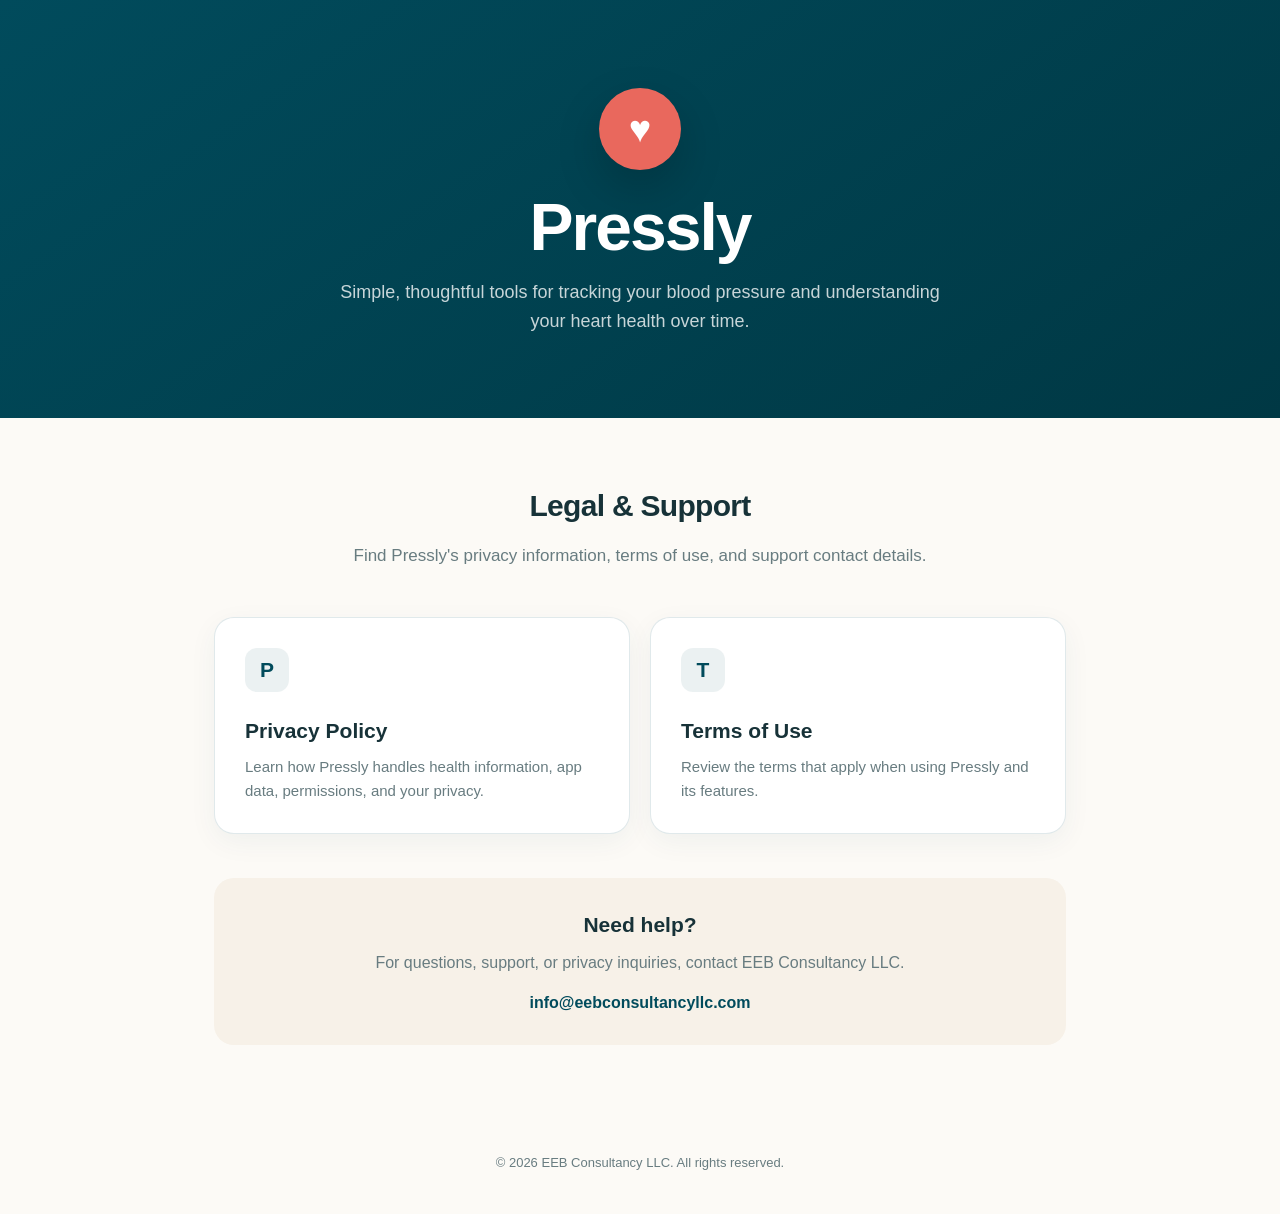
==== index.html @ 592c421b "Create index.html" ====
<!DOCTYPE html>
<html lang="en">
<head>
  <meta charset="UTF-8">
  <meta name="viewport" content="width=device-width, initial-scale=1.0">

  <title>Pressly — Legal & Support</title>

  <meta
    name="description"
    content="Official legal and support information for Pressly Blood Pressure Tracker."
  >

  <meta name="theme-color" content="#014B5C">

  <style>
    :root {
      --petrol: #014B5C;
      --petrol-dark: #003844;
      --coral: #E9685D;
      --cream: #F7F1E8;
      --paper: #FCFAF6;
      --ink: #173238;
      --muted: #687C80;
      --border: rgba(1, 75, 92, 0.12);
      --white: #FFFFFF;
    }

    * {
      box-sizing: border-box;
      margin: 0;
      padding: 0;
    }

    body {
      font-family:
        -apple-system,
        BlinkMacSystemFont,
        "Segoe UI",
        Roboto,
        Helvetica,
        Arial,
        sans-serif;

      background: var(--paper);
      color: var(--ink);
      line-height: 1.6;
      -webkit-font-smoothing: antialiased;
    }

    .hero {
      background:
        linear-gradient(
          145deg,
          var(--petrol) 0%,
          var(--petrol-dark) 100%
        );

      color: var(--white);
      text-align: center;
      padding: 88px 24px 82px;
    }

    .heart {
      width: 82px;
      height: 82px;
      margin: 0 auto 24px;

      display: flex;
      align-items: center;
      justify-content: center;

      background: var(--coral);
      border-radius: 50%;

      font-size: 38px;

      box-shadow:
        0 18px 45px rgba(0, 0, 0, 0.18);
    }

    .hero h1 {
      font-size: clamp(42px, 8vw, 66px);
      line-height: 1;
      letter-spacing: -2px;
      font-weight: 750;
      margin-bottom: 18px;
    }

    .hero p {
      max-width: 620px;
      margin: 0 auto;

      color: rgba(255, 255, 255, 0.78);
      font-size: 18px;
    }

    main {
      max-width: 900px;
      margin: 0 auto;
      padding: 64px 24px 80px;
    }

    .intro {
      text-align: center;
      max-width: 680px;
      margin: 0 auto 48px;
    }

    .intro h2 {
      font-size: 30px;
      letter-spacing: -0.7px;
      margin-bottom: 12px;
    }

    .intro p {
      color: var(--muted);
      font-size: 17px;
    }

    .cards {
      display: grid;
      grid-template-columns: repeat(2, 1fr);
      gap: 20px;
    }

    .card {
      display: block;

      padding: 30px;

      background: var(--white);
      border: 1px solid var(--border);
      border-radius: 20px;

      color: inherit;
      text-decoration: none;

      box-shadow:
        0 8px 28px rgba(1, 75, 92, 0.055);

      transition:
        transform 0.18s ease,
        box-shadow 0.18s ease;
    }

    .card:hover {
      transform: translateY(-3px);

      box-shadow:
        0 14px 36px rgba(1, 75, 92, 0.09);
    }

    .card-icon {
      width: 44px;
      height: 44px;

      display: flex;
      align-items: center;
      justify-content: center;

      margin-bottom: 22px;

      border-radius: 12px;

      background: rgba(1, 75, 92, 0.08);
      color: var(--petrol);

      font-size: 21px;
      font-weight: 700;
    }

    .card h3 {
      font-size: 21px;
      margin-bottom: 8px;
    }

    .card p {
      color: var(--muted);
      font-size: 15px;
    }

    .support {
      margin-top: 44px;
      padding: 30px;

      text-align: center;

      background: var(--cream);
      border-radius: 20px;
    }

    .support h3 {
      margin-bottom: 8px;
      font-size: 21px;
    }

    .support p {
      color: var(--muted);
      margin-bottom: 14px;
    }

    .support a {
      color: var(--petrol);
      font-weight: 650;
      text-decoration: none;
    }

    footer {
      padding: 28px 24px 40px;
      text-align: center;

      color: var(--muted);
      font-size: 13px;
    }

    @media (max-width: 650px) {
      .hero {
        padding: 68px 20px 64px;
      }

      .cards {
        grid-template-columns: 1fr;
      }

      main {
        padding-top: 48px;
      }
    }
  </style>
</head>

<body>

  <header class="hero">
    <div class="heart" aria-hidden="true">♥</div>

    <h1>Pressly</h1>

    <p>
      Simple, thoughtful tools for tracking your blood pressure
      and understanding your heart health over time.
    </p>
  </header>

  <main>

    <section class="intro">
      <h2>Legal & Support</h2>

      <p>
        Find Pressly's privacy information, terms of use,
        and support contact details.
      </p>
    </section>

    <section class="cards">

      <a class="card" href="privacy.html">
        <div class="card-icon" aria-hidden="true">P</div>

        <h3>Privacy Policy</h3>

        <p>
          Learn how Pressly handles health information,
          app data, permissions, and your privacy.
        </p>
      </a>

      <a class="card" href="terms.html">
        <div class="card-icon" aria-hidden="true">T</div>

        <h3>Terms of Use</h3>

        <p>
          Review the terms that apply when using
          Pressly and its features.
        </p>
      </a>

    </section>

    <section class="support">
      <h3>Need help?</h3>

      <p>
        For questions, support, or privacy inquiries,
        contact EEB Consultancy LLC.
      </p>

      <a href="mailto:info@eebconsultancyllc.com">
        info@eebconsultancyllc.com
      </a>
    </section>

  </main>

  <footer>
    © 2026 EEB Consultancy LLC. All rights reserved.
  </footer>

</body>
</html>
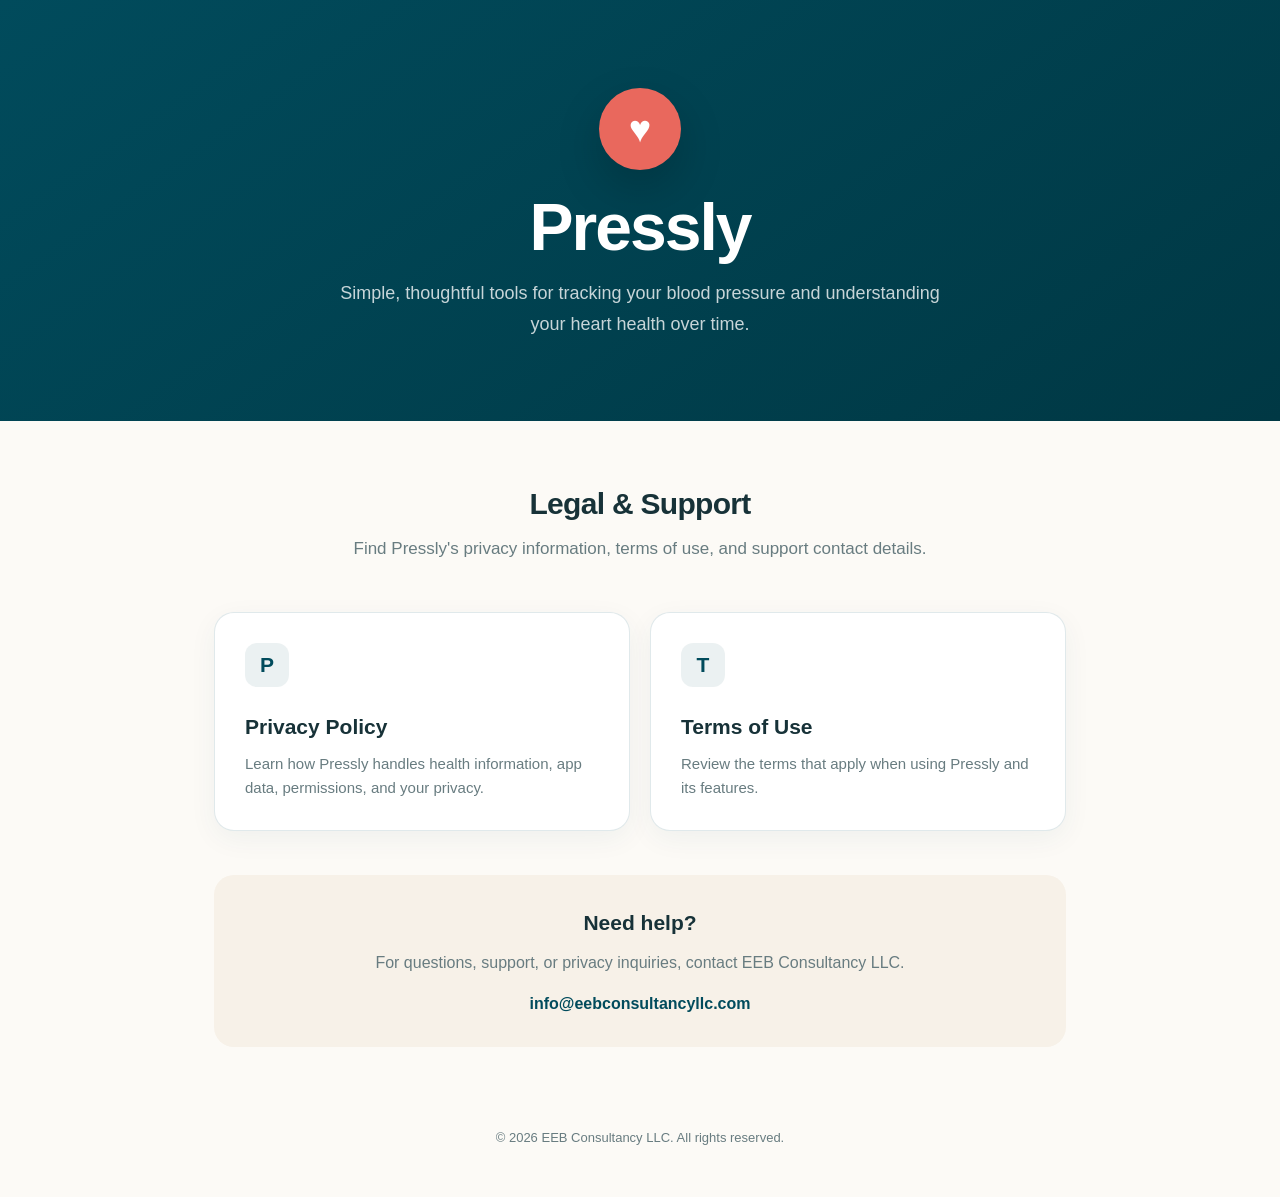
==== commit b2a55e22: "Update index.html" ====
--- a/index.html
+++ b/index.html
@@ -13,221 +13,7 @@
 
   <meta name="theme-color" content="#014B5C">
 
-  <style>
-    :root {
-      --petrol: #014B5C;
-      --petrol-dark: #003844;
-      --coral: #E9685D;
-      --cream: #F7F1E8;
-      --paper: #FCFAF6;
-      --ink: #173238;
-      --muted: #687C80;
-      --border: rgba(1, 75, 92, 0.12);
-      --white: #FFFFFF;
-    }
-
-    * {
-      box-sizing: border-box;
-      margin: 0;
-      padding: 0;
-    }
-
-    body {
-      font-family:
-        -apple-system,
-        BlinkMacSystemFont,
-        "Segoe UI",
-        Roboto,
-        Helvetica,
-        Arial,
-        sans-serif;
-
-      background: var(--paper);
-      color: var(--ink);
-      line-height: 1.6;
-      -webkit-font-smoothing: antialiased;
-    }
-
-    .hero {
-      background:
-        linear-gradient(
-          145deg,
-          var(--petrol) 0%,
-          var(--petrol-dark) 100%
-        );
-
-      color: var(--white);
-      text-align: center;
-      padding: 88px 24px 82px;
-    }
-
-    .heart {
-      width: 82px;
-      height: 82px;
-      margin: 0 auto 24px;
-
-      display: flex;
-      align-items: center;
-      justify-content: center;
-
-      background: var(--coral);
-      border-radius: 50%;
-
-      font-size: 38px;
-
-      box-shadow:
-        0 18px 45px rgba(0, 0, 0, 0.18);
-    }
-
-    .hero h1 {
-      font-size: clamp(42px, 8vw, 66px);
-      line-height: 1;
-      letter-spacing: -2px;
-      font-weight: 750;
-      margin-bottom: 18px;
-    }
-
-    .hero p {
-      max-width: 620px;
-      margin: 0 auto;
-
-      color: rgba(255, 255, 255, 0.78);
-      font-size: 18px;
-    }
-
-    main {
-      max-width: 900px;
-      margin: 0 auto;
-      padding: 64px 24px 80px;
-    }
-
-    .intro {
-      text-align: center;
-      max-width: 680px;
-      margin: 0 auto 48px;
-    }
-
-    .intro h2 {
-      font-size: 30px;
-      letter-spacing: -0.7px;
-      margin-bottom: 12px;
-    }
-
-    .intro p {
-      color: var(--muted);
-      font-size: 17px;
-    }
-
-    .cards {
-      display: grid;
-      grid-template-columns: repeat(2, 1fr);
-      gap: 20px;
-    }
-
-    .card {
-      display: block;
-
-      padding: 30px;
-
-      background: var(--white);
-      border: 1px solid var(--border);
-      border-radius: 20px;
-
-      color: inherit;
-      text-decoration: none;
-
-      box-shadow:
-        0 8px 28px rgba(1, 75, 92, 0.055);
-
-      transition:
-        transform 0.18s ease,
-        box-shadow 0.18s ease;
-    }
-
-    .card:hover {
-      transform: translateY(-3px);
-
-      box-shadow:
-        0 14px 36px rgba(1, 75, 92, 0.09);
-    }
-
-    .card-icon {
-      width: 44px;
-      height: 44px;
-
-      display: flex;
-      align-items: center;
-      justify-content: center;
-
-      margin-bottom: 22px;
-
-      border-radius: 12px;
-
-      background: rgba(1, 75, 92, 0.08);
-      color: var(--petrol);
-
-      font-size: 21px;
-      font-weight: 700;
-    }
-
-    .card h3 {
-      font-size: 21px;
-      margin-bottom: 8px;
-    }
-
-    .card p {
-      color: var(--muted);
-      font-size: 15px;
-    }
-
-    .support {
-      margin-top: 44px;
-      padding: 30px;
-
-      text-align: center;
-
-      background: var(--cream);
-      border-radius: 20px;
-    }
-
-    .support h3 {
-      margin-bottom: 8px;
-      font-size: 21px;
-    }
-
-    .support p {
-      color: var(--muted);
-      margin-bottom: 14px;
-    }
-
-    .support a {
-      color: var(--petrol);
-      font-weight: 650;
-      text-decoration: none;
-    }
-
-    footer {
-      padding: 28px 24px 40px;
-      text-align: center;
-
-      color: var(--muted);
-      font-size: 13px;
-    }
-
-    @media (max-width: 650px) {
-      .hero {
-        padding: 68px 20px 64px;
-      }
-
-      .cards {
-        grid-template-columns: 1fr;
-      }
-
-      main {
-        padding-top: 48px;
-      }
-    }
-  </style>
+  <link rel="stylesheet" href="styles.css">
 </head>
 
 <body>
@@ -243,7 +29,7 @@
     </p>
   </header>
 
-  <main>
+  <main class="home-main">
 
     <section class="intro">
       <h2>Legal & Support</h2>
@@ -295,7 +81,7 @@
 
   </main>
 
-  <footer>
+  <footer class="site-footer">
     © 2026 EEB Consultancy LLC. All rights reserved.
   </footer>
 
--- a/styles.css
+++ b/styles.css
@@ -0,0 +1,372 @@
+:root {
+  --petrol: #014B5C;
+  --petrol-dark: #003844;
+  --coral: #E9685D;
+  --cream: #F7F1E8;
+  --paper: #FCFAF6;
+  --ink: #173238;
+  --muted: #687C80;
+  --border: rgba(1, 75, 92, 0.12);
+  --white: #FFFFFF;
+}
+
+* {
+  box-sizing: border-box;
+  margin: 0;
+  padding: 0;
+}
+
+html {
+  scroll-behavior: smooth;
+}
+
+body {
+  font-family:
+    -apple-system,
+    BlinkMacSystemFont,
+    "Segoe UI",
+    Roboto,
+    Helvetica,
+    Arial,
+    sans-serif;
+
+  background: var(--paper);
+  color: var(--ink);
+  line-height: 1.7;
+  -webkit-font-smoothing: antialiased;
+  text-rendering: optimizeLegibility;
+}
+
+a {
+  color: var(--petrol);
+}
+
+/* --------------------------------
+   HOME HERO
+-------------------------------- */
+
+.hero {
+  background:
+    linear-gradient(
+      145deg,
+      var(--petrol) 0%,
+      var(--petrol-dark) 100%
+    );
+
+  color: var(--white);
+  text-align: center;
+  padding: 88px 24px 82px;
+}
+
+.heart {
+  width: 82px;
+  height: 82px;
+  margin: 0 auto 24px;
+
+  display: flex;
+  align-items: center;
+  justify-content: center;
+
+  background: var(--coral);
+  border-radius: 50%;
+
+  color: var(--white);
+  font-size: 38px;
+  line-height: 1;
+
+  box-shadow:
+    0 18px 45px rgba(0, 0, 0, 0.18);
+}
+
+.hero h1 {
+  margin-bottom: 18px;
+
+  font-size: clamp(42px, 8vw, 66px);
+  font-weight: 750;
+  line-height: 1;
+  letter-spacing: -2px;
+}
+
+.hero p {
+  max-width: 620px;
+  margin: 0 auto;
+
+  color: rgba(255, 255, 255, 0.78);
+  font-size: 18px;
+}
+
+/* --------------------------------
+   HOME CONTENT
+-------------------------------- */
+
+.home-main {
+  max-width: 900px;
+  margin: 0 auto;
+  padding: 64px 24px 80px;
+}
+
+.intro {
+  max-width: 680px;
+  margin: 0 auto 48px;
+  text-align: center;
+}
+
+.intro h2 {
+  margin-bottom: 12px;
+
+  font-size: 30px;
+  line-height: 1.25;
+  letter-spacing: -0.7px;
+}
+
+.intro p {
+  color: var(--muted);
+  font-size: 17px;
+}
+
+.cards {
+  display: grid;
+  grid-template-columns: repeat(2, 1fr);
+  gap: 20px;
+}
+
+.card {
+  display: block;
+
+  padding: 30px;
+
+  background: var(--white);
+  border: 1px solid var(--border);
+  border-radius: 20px;
+
+  color: inherit;
+  text-decoration: none;
+
+  box-shadow:
+    0 8px 28px rgba(1, 75, 92, 0.055);
+
+  transition:
+    transform 0.18s ease,
+    box-shadow 0.18s ease;
+}
+
+.card:hover {
+  transform: translateY(-3px);
+
+  box-shadow:
+    0 14px 36px rgba(1, 75, 92, 0.09);
+}
+
+.card-icon {
+  width: 44px;
+  height: 44px;
+
+  display: flex;
+  align-items: center;
+  justify-content: center;
+
+  margin-bottom: 22px;
+
+  background: rgba(1, 75, 92, 0.08);
+  border-radius: 12px;
+
+  color: var(--petrol);
+  font-size: 21px;
+  font-weight: 700;
+}
+
+.card h3 {
+  margin-bottom: 8px;
+  font-size: 21px;
+}
+
+.card p {
+  color: var(--muted);
+  font-size: 15px;
+  line-height: 1.6;
+}
+
+.support {
+  margin-top: 44px;
+  padding: 30px;
+
+  background: var(--cream);
+  border-radius: 20px;
+
+  text-align: center;
+}
+
+.support h3 {
+  margin-bottom: 8px;
+  font-size: 21px;
+}
+
+.support p {
+  margin-bottom: 14px;
+  color: var(--muted);
+}
+
+.support a {
+  color: var(--petrol);
+  font-weight: 650;
+  text-decoration: none;
+}
+
+.support a:hover {
+  text-decoration: underline;
+}
+
+/* --------------------------------
+   LEGAL PAGE HEADER
+-------------------------------- */
+
+.legal-header {
+  background:
+    linear-gradient(
+      145deg,
+      var(--petrol) 0%,
+      var(--petrol-dark) 100%
+    );
+
+  color: var(--white);
+  padding: 58px 24px;
+}
+
+.header-inner {
+  max-width: 820px;
+  margin: 0 auto;
+}
+
+.back {
+  display: inline-block;
+  margin-bottom: 28px;
+
+  color: rgba(255, 255, 255, 0.76);
+  text-decoration: none;
+
+  font-size: 14px;
+  font-weight: 600;
+}
+
+.back:hover {
+  color: var(--white);
+}
+
+.legal-header h1 {
+  margin-bottom: 10px;
+
+  font-size: clamp(36px, 7vw, 52px);
+  line-height: 1.08;
+  letter-spacing: -1.4px;
+}
+
+.legal-header p {
+  color: rgba(255, 255, 255, 0.72);
+  font-size: 15px;
+}
+
+/* --------------------------------
+   LEGAL CONTENT
+-------------------------------- */
+
+.legal-main {
+  max-width: 820px;
+  margin: 0 auto;
+  padding: 58px 24px 80px;
+}
+
+.notice {
+  margin-bottom: 40px;
+  padding: 22px 24px;
+
+  background: rgba(1, 75, 92, 0.06);
+  border: 1px solid var(--border);
+  border-radius: 16px;
+}
+
+.legal-main h2 {
+  margin-top: 42px;
+  margin-bottom: 12px;
+
+  font-size: 23px;
+  line-height: 1.3;
+  letter-spacing: -0.4px;
+}
+
+.legal-main h2:first-of-type {
+  margin-top: 0;
+}
+
+.legal-main p {
+  margin-bottom: 16px;
+}
+
+.legal-main ul {
+  margin: 0 0 18px 24px;
+}
+
+.legal-main li {
+  margin-bottom: 8px;
+}
+
+.legal-main strong {
+  font-weight: 700;
+}
+
+.legal-main a {
+  color: var(--petrol);
+}
+
+.legal-main a:hover {
+  text-decoration: none;
+}
+
+/* --------------------------------
+   FOOTER
+-------------------------------- */
+
+.site-footer {
+  max-width: 820px;
+  margin: 0 auto;
+  padding: 0 24px 48px;
+
+  color: var(--muted);
+  font-size: 13px;
+  text-align: center;
+}
+
+/* --------------------------------
+   RESPONSIVE
+-------------------------------- */
+
+@media (max-width: 650px) {
+  .hero {
+    padding: 68px 20px 64px;
+  }
+
+  .heart {
+    width: 72px;
+    height: 72px;
+    font-size: 34px;
+  }
+
+  .home-main {
+    padding: 48px 20px 64px;
+  }
+
+  .cards {
+    grid-template-columns: 1fr;
+  }
+
+  .legal-header {
+    padding: 48px 20px;
+  }
+
+  .legal-main {
+    padding: 44px 20px 64px;
+  }
+
+  .notice {
+    padding: 20px;
+  }
+}
